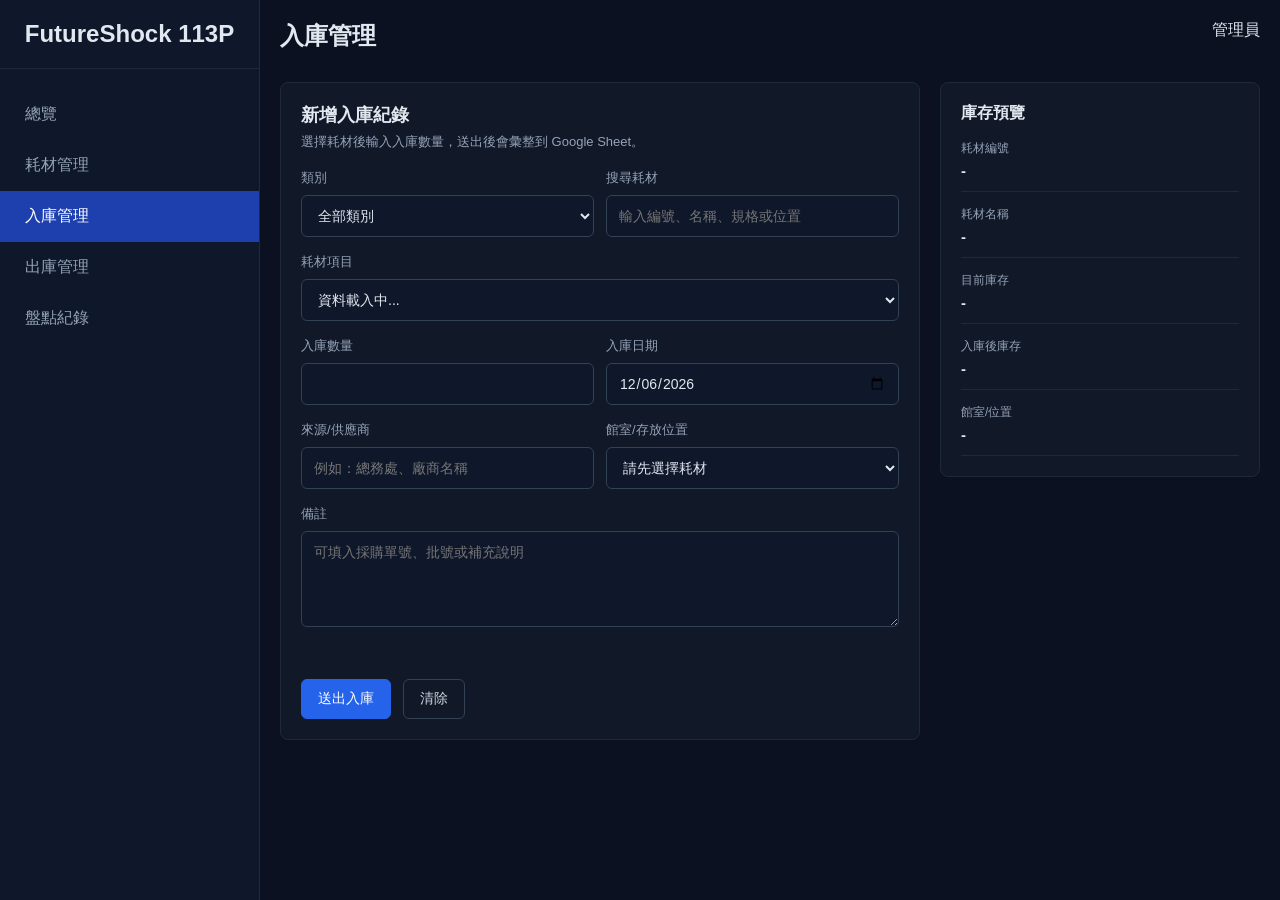
==== inbound.html @ 0c674e4a "Use JSONP for transaction writes" ====
<!DOCTYPE html>
<html lang="zh-TW">
<head>
    <meta charset="UTF-8">
    <meta name="viewport" content="width=device-width, initial-scale=1.0">
    <title>入庫管理｜耗材盤點系統</title>
    <link rel="stylesheet" href="style.css">
</head>
<body>
    <aside class="sidebar">
        <div class="logo">FutureShock 113P</div>
        <nav>
            <ul>
                <li><a href="index.html">總覽</a></li>
                <li><a href="materials.html">耗材管理</a></li>
                <li class="active"><a href="inbound.html">入庫管理</a></li>
                <li><a href="outbound.html">出庫管理</a></li>
                <li><a href="#">盤點紀錄</a></li>
            </ul>
        </nav>
    </aside>

    <main class="main-content">
        <header class="top-nav">
            <h2 id="page-title">入庫管理</h2>
            <div class="user-profile">管理員</div>
        </header>

        <section class="transaction-layout" data-transaction-type="inbound">
            <section class="transaction-panel">
                <div class="section-header">
                    <div>
                        <h3>新增入庫紀錄</h3>
                        <p>選擇耗材後輸入入庫數量，送出後會彙整到 Google Sheet。</p>
                    </div>
                </div>

                <form id="transaction-form" class="transaction-form">
                    <div class="form-grid two-columns">
                        <label>
                            <span>類別</span>
                            <select id="transaction-category">
                                <option value="">全部類別</option>
                            </select>
                        </label>
                        <label>
                            <span>搜尋耗材</span>
                            <input id="transaction-search" type="search" placeholder="輸入編號、名稱、規格或位置">
                        </label>
                    </div>

                    <label>
                        <span>耗材項目</span>
                        <select id="transaction-item" required>
                            <option value="">資料載入中...</option>
                        </select>
                    </label>

                    <div class="form-grid two-columns">
                        <label>
                            <span>入庫數量</span>
                            <input id="transaction-quantity" type="number" min="1" step="1" required>
                        </label>
                        <label>
                            <span>入庫日期</span>
                            <input id="transaction-date" type="date" required>
                        </label>
                    </div>

                    <div class="form-grid two-columns">
                        <label>
                            <span>來源/供應商</span>
                            <input id="transaction-party" type="text" placeholder="例如：總務處、廠商名稱">
                        </label>
                        <label>
                            <span>館室/存放位置</span>
                            <select id="transaction-location" required>
                                <option value="">請先選擇耗材</option>
                            </select>
                        </label>
                    </div>

                    <label>
                        <span>備註</span>
                        <textarea id="transaction-note" rows="4" placeholder="可填入採購單號、批號或補充說明"></textarea>
                    </label>

                    <div id="transaction-status" class="form-status" aria-live="polite"></div>

                    <div class="form-actions">
                        <button type="submit" class="primary-button">送出入庫</button>
                        <button type="reset" class="secondary-button">清除</button>
                    </div>
                </form>
            </section>

            <aside class="transaction-summary">
                <h3>庫存預覽</h3>
                <dl>
                    <div>
                        <dt>耗材編號</dt>
                        <dd id="preview-code">-</dd>
                    </div>
                    <div>
                        <dt>耗材名稱</dt>
                        <dd id="preview-name">-</dd>
                    </div>
                    <div>
                        <dt>目前庫存</dt>
                        <dd id="preview-current">-</dd>
                    </div>
                    <div>
                        <dt>入庫後庫存</dt>
                        <dd id="preview-after">-</dd>
                    </div>
                    <div>
                        <dt>館室/位置</dt>
                        <dd id="preview-location">-</dd>
                    </div>
                </dl>
            </aside>
        </section>
    </main>

    <script src="script.js?v=20260521-jsonp-write"></script>
</body>
</html>
---- style.css ----
/* 基本重置與深色背景設定 */
* {
    margin: 0;
    padding: 0;
    box-sizing: border-box;
    font-family: 'Segoe UI', Tahoma, Geneva, Verdana, sans-serif;
}

body {
    display: flex;
    min-height: 100vh;
    background-color: #0b1121; /* 圖片中的深藍背景色 */
    color: #e2e8f0;
}

/* 左側邊欄 */
.sidebar {
    width: 260px;
    background-color: #0f172a;
    border-right: 1px solid #1e293b;
    padding: 20px 0;
}

.logo {
    text-align: center;
    font-size: 24px;
    font-weight: bold;
    padding-bottom: 20px;
    border-bottom: 1px solid #1e293b;
}

.sidebar nav ul {
    list-style: none;
    margin-top: 20px;
}

.sidebar nav ul li a {
    display: block;
    padding: 15px 25px;
    color: #94a3b8;
    text-decoration: none;
    transition: 0.3s;
}

.sidebar nav ul li.active a, .sidebar nav ul li a:hover {
    background-color: #1e40af; /* 選中的藍色 */
    color: white;
}

/* 主內容區 */
.main-content {
    flex: 1;
    display: flex;
    flex-direction: column;
    padding: 20px;
    overflow-y: auto;
}

.top-nav {
    display: flex;
    justify-content: space-between;
    margin-bottom: 30px;
}

/* 數據卡片 */
.summary-cards {
    display: flex;
    gap: 20px;
    margin-bottom: 30px;
}

.card {
    flex: 1;
    background-color: #111827;
    padding: 20px;
    border-radius: 8px;
    border: 1px solid #1e293b;
}

.card .number {
    font-size: 28px;
    font-weight: bold;
    margin: 10px 0;
}

/* 圖表區 */
.charts-section {
    display: flex;
    gap: 20px;
}

.chart-container {
    flex: 1;
    background-color: #111827;
    padding: 20px;
    border-radius: 8px;
    border: 1px solid #1e293b;
}

.view-section {
    display: none;
}

.view-section.active-view {
    display: block;
}

.chart-fallback {
    align-items: center;
    color: #f59e0b;
    display: flex;
    justify-content: center;
    min-height: 300px;
    text-align: center;
}

.table-section {
    overflow-x: auto;
}

tbody td {
    padding: 12px;
}

.inventory-row {
    border-bottom: 1px solid #1e293b;
    color: #e2e8f0;
    text-align: left;
}

.item-name,
.stock-ok,
.stock-warning {
    font-weight: bold;
}

.muted {
    color: #94a3b8;
}

.stock-warning {
    color: #ef4444;
}

.status-badge {
    border-radius: 4px;
    display: inline-block;
    font-size: 12px;
    font-weight: bold;
    padding: 4px 8px;
}

.table-message {
    color: #94a3b8;
    padding: 20px;
    text-align: center;
}

.table-message.error {
    color: #ef4444;
}

.room-shortage-group {
    margin-bottom: 20px;
}

.room-shortage-group h4 {
    color: #3b82f6;
    margin-bottom: 10px;
}

.shortage-tags {
    display: flex;
    flex-wrap: wrap;
    gap: 8px;
}

.shortage-tags span {
    background: #1e293b;
    border-radius: 6px;
    color: #f59e0b;
    font-size: 13px;
    padding: 6px 10px;
}

.empty-state {
    color: #10b981;
    padding: 20px;
    text-align: center;
}

.management-panel {
    background-color: #111827;
    border: 1px solid #1e293b;
    border-radius: 8px;
    padding: 20px;
}

.section-header {
    align-items: center;
    display: flex;
    justify-content: space-between;
    margin-bottom: 18px;
}

.section-header h3 {
    color: #e2e8f0;
    font-size: 18px;
    margin-bottom: 6px;
}

.section-header p {
    color: #94a3b8;
    font-size: 13px;
}

.management-toolbar {
    display: grid;
    gap: 12px;
    grid-template-columns: minmax(240px, 1fr) 180px 180px;
    margin-bottom: 18px;
}

.management-toolbar input,
.management-toolbar select {
    background: #0f172a;
    border: 1px solid #334155;
    border-radius: 6px;
    color: #e2e8f0;
    font-size: 14px;
    min-height: 40px;
    padding: 0 12px;
}

.management-toolbar input::placeholder {
    color: #64748b;
}

.materials-table-wrap {
    overflow-x: auto;
}

.materials-table {
    border-collapse: collapse;
    font-size: 14px;
    min-width: 980px;
    text-align: left;
    width: 100%;
}

.materials-table th {
    border-bottom: 1px solid #1e293b;
    color: #94a3b8;
    font-weight: 600;
    padding: 12px;
}

.transaction-layout {
    align-items: start;
    display: grid;
    gap: 20px;
    grid-template-columns: minmax(0, 1fr) 320px;
}

.transaction-panel,
.transaction-summary {
    background-color: #111827;
    border: 1px solid #1e293b;
    border-radius: 8px;
    padding: 20px;
}

.transaction-form {
    display: grid;
    gap: 16px;
}

.transaction-form label {
    display: grid;
    gap: 8px;
}

.transaction-form span {
    color: #94a3b8;
    font-size: 13px;
}

.transaction-form input,
.transaction-form select,
.transaction-form textarea {
    background: #0f172a;
    border: 1px solid #334155;
    border-radius: 6px;
    color: #e2e8f0;
    font-size: 14px;
    min-height: 42px;
    padding: 0 12px;
}

.transaction-form textarea {
    min-height: 96px;
    padding: 12px;
    resize: vertical;
}

.form-grid {
    display: grid;
    gap: 12px;
}

.two-columns {
    grid-template-columns: repeat(2, minmax(0, 1fr));
}

.form-actions {
    display: flex;
    gap: 12px;
}

.primary-button,
.secondary-button {
    border-radius: 6px;
    cursor: pointer;
    font-size: 14px;
    min-height: 40px;
    padding: 0 16px;
}

.primary-button {
    background: #2563eb;
    border: 1px solid #2563eb;
    color: #ffffff;
}

.secondary-button {
    background: transparent;
    border: 1px solid #334155;
    color: #cbd5e1;
}

.form-status {
    border-radius: 6px;
    color: #94a3b8;
    font-size: 14px;
    min-height: 20px;
}

.form-status.success {
    color: #10b981;
}

.form-status.error {
    color: #ef4444;
}

.transaction-summary h3 {
    color: #e2e8f0;
    font-size: 16px;
    margin-bottom: 16px;
}

.transaction-summary dl {
    display: grid;
    gap: 14px;
}

.transaction-summary div {
    border-bottom: 1px solid #1e293b;
    padding-bottom: 12px;
}

.transaction-summary dt {
    color: #94a3b8;
    font-size: 12px;
    margin-bottom: 5px;
}

.transaction-summary dd {
    color: #e2e8f0;
    font-size: 15px;
    font-weight: 600;
}

@media (max-width: 900px) {
    body {
        display: block;
    }

    .sidebar {
        border-bottom: 1px solid #1e293b;
        border-right: 0;
        width: 100%;
    }

    .sidebar nav ul {
        display: flex;
        gap: 8px;
        margin-top: 16px;
        overflow-x: auto;
        padding: 0 16px 4px;
    }

    .sidebar nav ul li {
        flex: 0 0 auto;
    }

    .sidebar nav ul li a {
        border-radius: 6px;
        padding: 10px 14px;
        white-space: nowrap;
    }

    .main-content {
        padding: 16px;
    }

    .summary-cards,
    .charts-section {
        flex-direction: column;
    }

    .top-nav {
        gap: 12px;
        margin-bottom: 20px;
    }

    .management-toolbar {
        grid-template-columns: 1fr;
    }

    .transaction-layout {
        grid-template-columns: 1fr;
    }
}

@media (max-width: 560px) {
    .logo {
        font-size: 20px;
    }

    .top-nav {
        align-items: flex-start;
        flex-direction: column;
    }

    .card {
        padding: 16px;
    }

    .chart-container {
        padding: 16px;
    }

    .two-columns {
        grid-template-columns: 1fr;
    }

    .form-actions {
        flex-direction: column;
    }
}
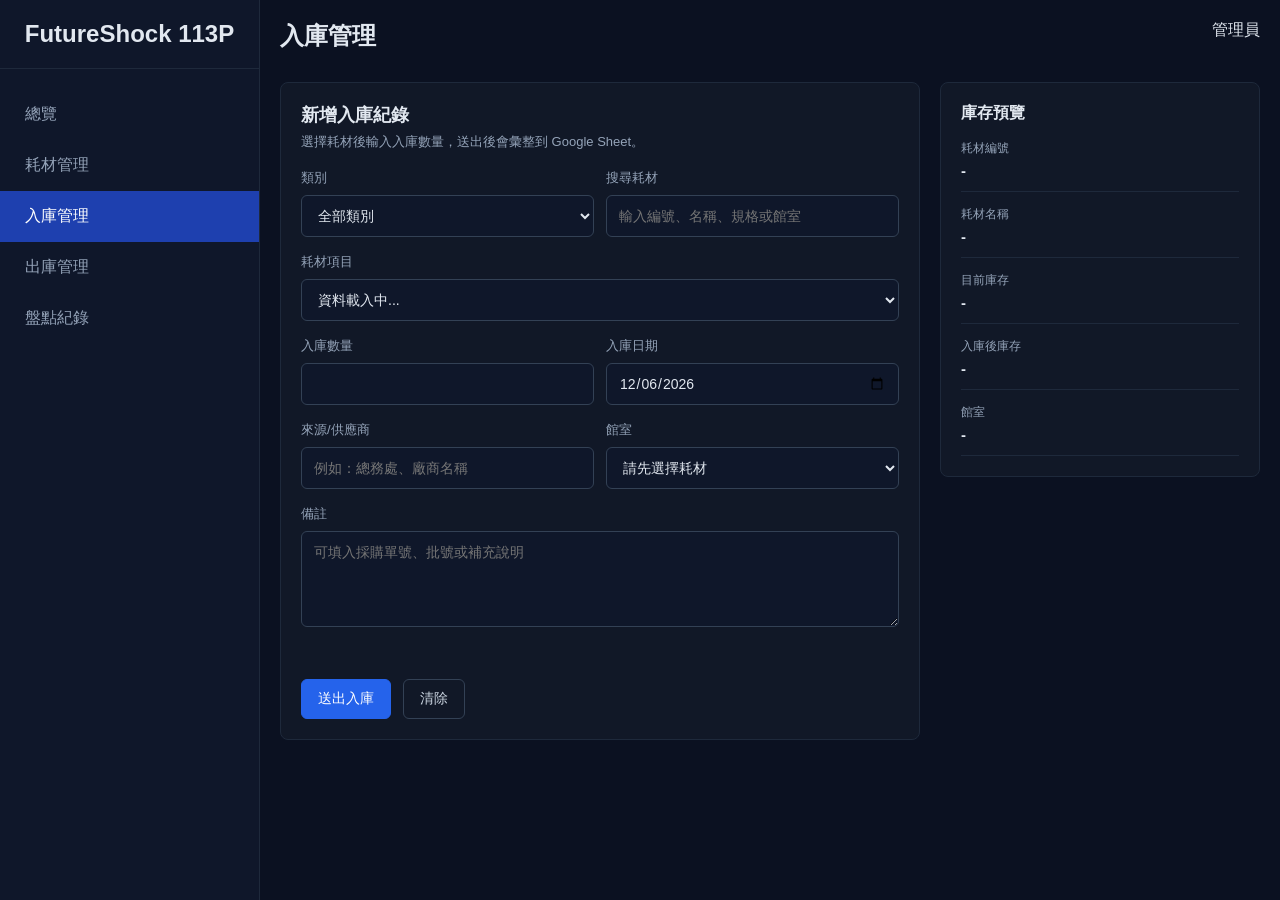
==== commit 1ee8f450: "Use room-only inventory locations" ====
--- a/inbound.html
+++ b/inbound.html
@@ -45,7 +45,7 @@
                         </label>
                         <label>
                             <span>搜尋耗材</span>
-                            <input id="transaction-search" type="search" placeholder="輸入編號、名稱、規格或位置">
+                            <input id="transaction-search" type="search" placeholder="輸入編號、名稱、規格或館室">
                         </label>
                     </div>
 
@@ -73,7 +73,7 @@
                             <input id="transaction-party" type="text" placeholder="例如：總務處、廠商名稱">
                         </label>
                         <label>
-                            <span>館室/存放位置</span>
+                            <span>館室</span>
                             <select id="transaction-location" required>
                                 <option value="">請先選擇耗材</option>
                             </select>
@@ -114,7 +114,7 @@
                         <dd id="preview-after">-</dd>
                     </div>
                     <div>
-                        <dt>館室/位置</dt>
+                        <dt>館室</dt>
                         <dd id="preview-location">-</dd>
                     </div>
                 </dl>
@@ -122,6 +122,6 @@
         </section>
     </main>
 
-    <script src="script.js?v=20260521-jsonp-write"></script>
+    <script src="script.js?v=20260521-room-only"></script>
 </body>
 </html>
